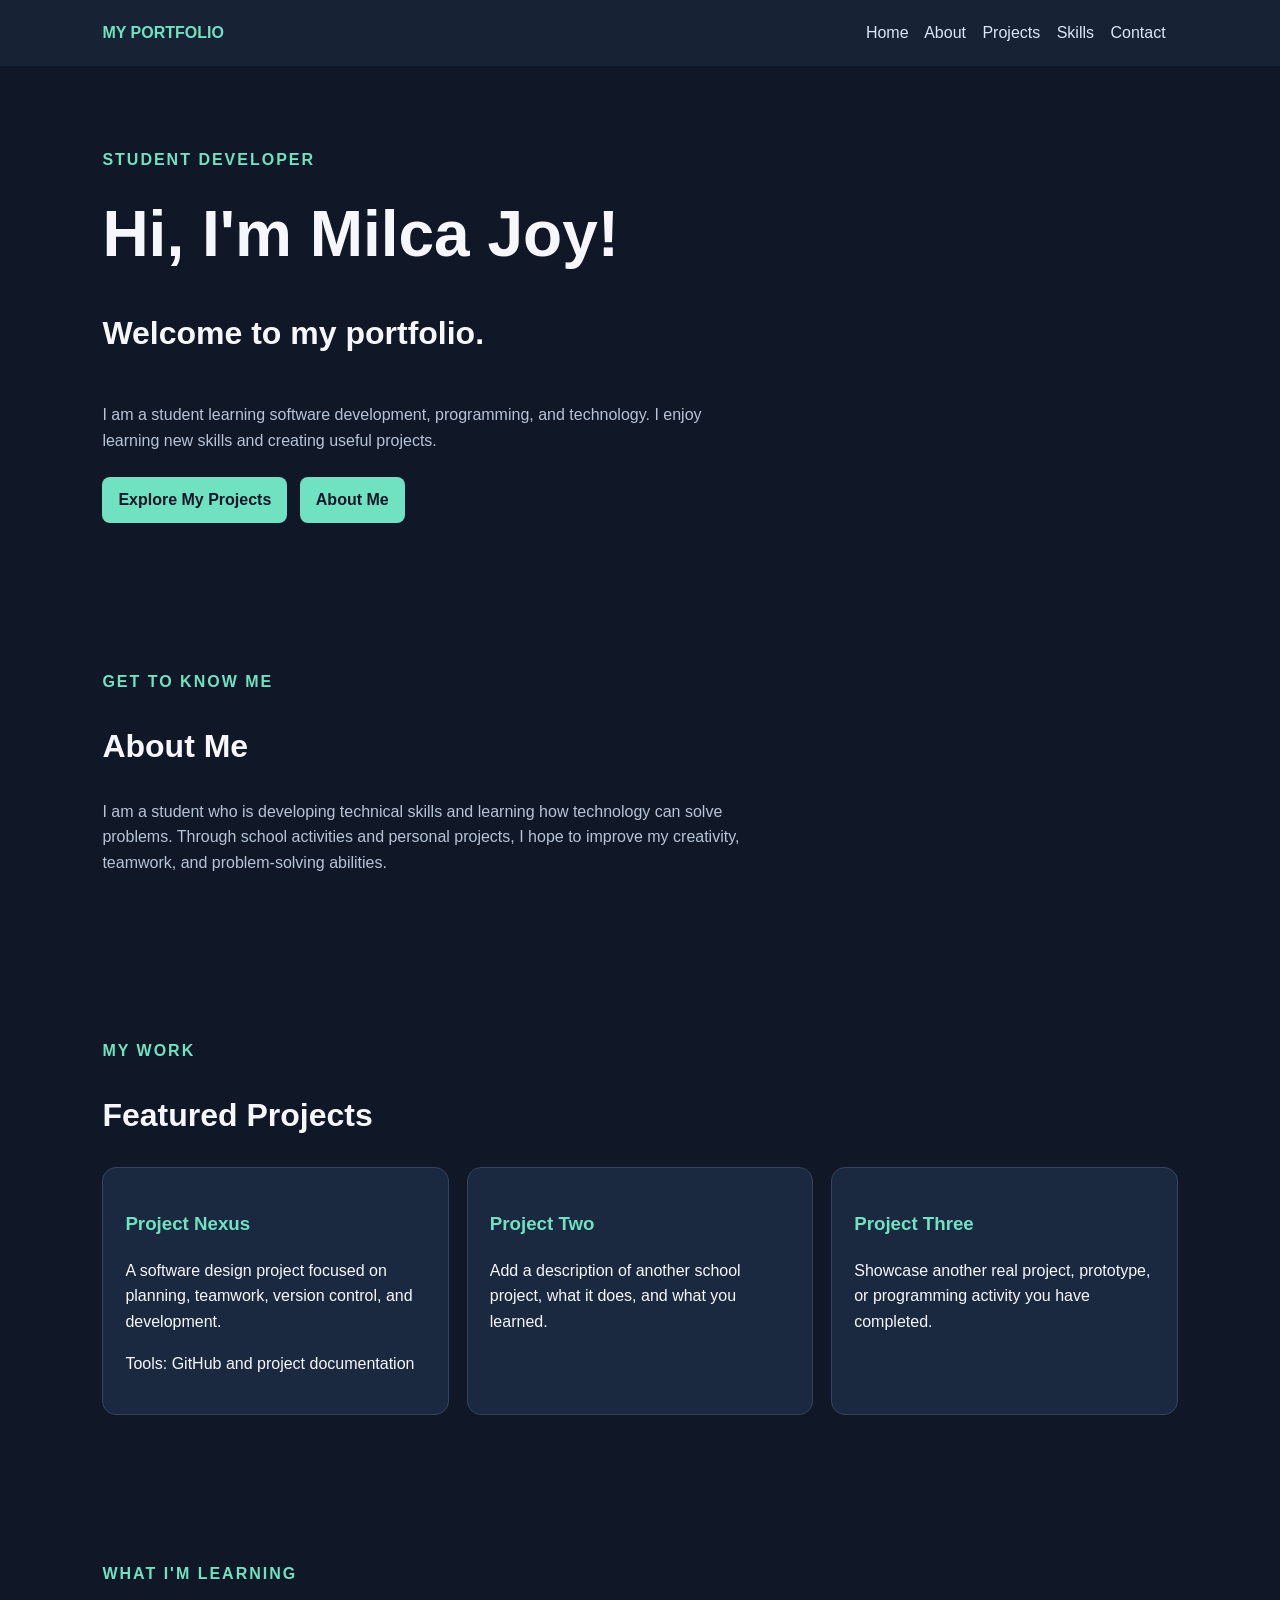
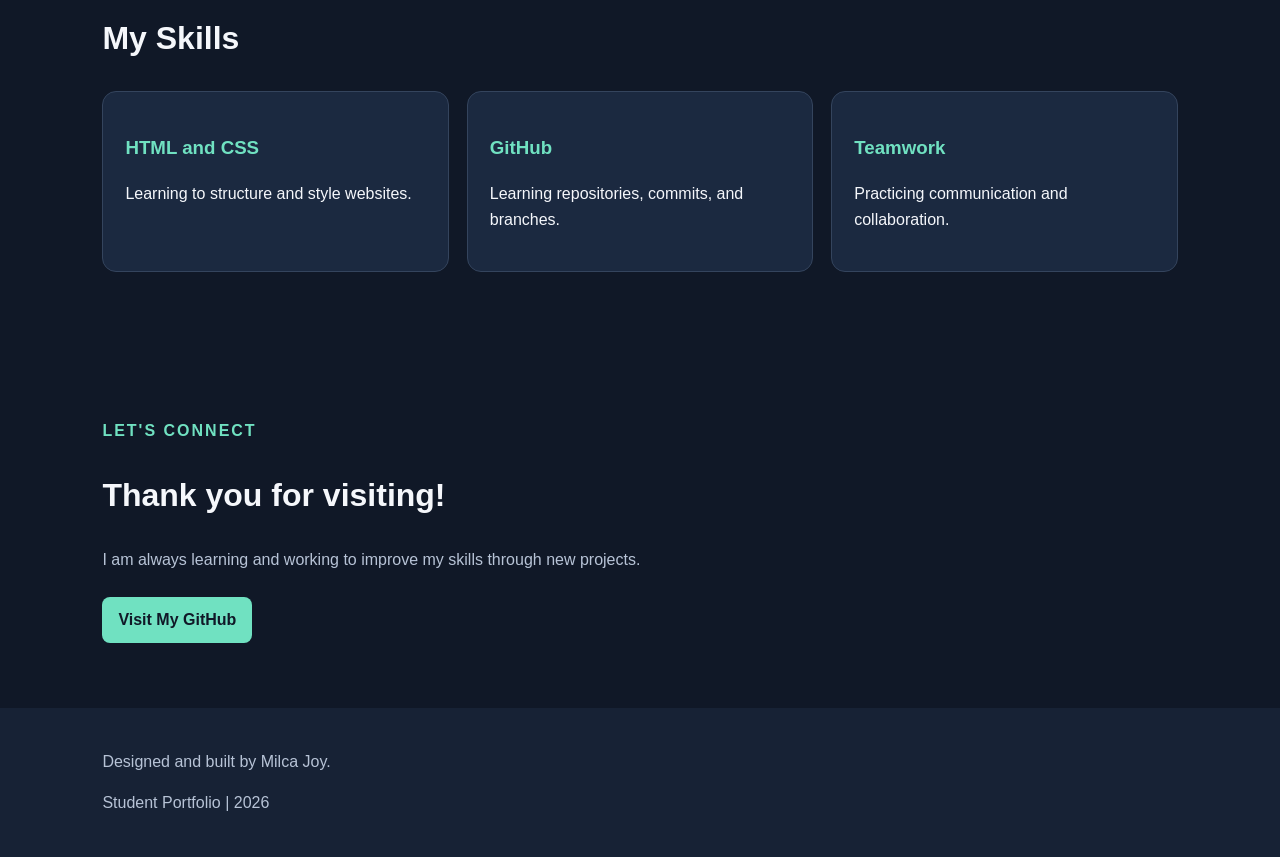
==== inndex.html @ 2a1c4075 "INCABELLS SI JILL AY CUTIEBELLS SUPER DUPER XD" ====
<!DOCTYPE html>
<html lang="en">
<head>
  <meta charset="UTF-8">
  <meta name="viewport" content="width=device-width, initial-scale=1.0">
  <title>My Portfolio</title>
  <style>
    * {
      box-sizing: border-box;
      scroll-behavior: smooth;
    }

    body {
      margin: 0;
      font-family: Arial, sans-serif;
      background: #101827;
      color: #f5f7fb;
      line-height: 1.6;
    }

    nav {
      display: flex;
      justify-content: space-between;
      align-items: center;
      flex-wrap: wrap;
      gap: 12px;
      padding: 20px 8%;
      background: #172235;
    }

    nav a {
      color: #dce6f5;
      text-decoration: none;
      margin-right: 12px;
    }

    .logo {
      font-weight: bold;
      color: #70e1c1;
    }

    section {
      padding: 65px 8%;
    }

    .hero {
      min-height: 340px;
      display: flex;
      flex-direction: column;
      justify-content: center;
    }

    .tag {
      color: #70e1c1;
      font-weight: bold;
      letter-spacing: 2px;
    }

    h1 {
      font-size: clamp(2.5rem, 7vw, 4rem);
      margin: 10px 0;
      line-height: 1.15;
    }

    h2 {
      font-size: 2rem;
    }

    .muted {
      color: #b7c3d6;
      max-width: 650px;
    }

    .button {
      display: inline-block;
      background: #70e1c1;
      color: #101827;
      padding: 10px 16px;
      border-radius: 8px;
      text-decoration: none;
      font-weight: bold;
      margin: 8px 8px 0 0;
    }

    .cards {
      display: grid;
      grid-template-columns:
        repeat(auto-fit, minmax(220px, 1fr));
      gap: 18px;
    }

    .card {
      background: #1b2940;
      padding: 22px;
      border: 1px solid #34445d;
      border-radius: 14px;
    }

    .card h3 {
      color: #70e1c1;
    }

    footer {
      padding: 25px 8%;
      background: #172235;
      color: #b7c3d6;
    }
  </style>
</head>
<body>

  <nav>
    <div class="logo">MY PORTFOLIO</div>
    <div>
      <a href="#home">Home</a>
      <a href="#about">About</a>
      <a href="#projects">Projects</a>
      <a href="#skills">Skills</a>
      <a href="#contact">Contact</a>
    </div>
  </nav>

  <section class="hero" id="home">
    <p class="tag">STUDENT DEVELOPER</p>
    <h1>Hi, I'm Milca Joy!</h1>
    <h2>Welcome to my portfolio.</h2>
    <p class="muted">
      I am a student learning software development,
      programming, and technology. I enjoy learning
      new skills and creating useful projects.
    </p>
    <div>
      <a class="button" href="#projects">Explore My Projects</a>
      <a class="button" href="#about">About Me</a>
    </div>
  </section>

  <section id="about">
    <p class="tag">GET TO KNOW ME</p>
    <h2>About Me</h2>
    <p class="muted">
      I am a student who is developing technical skills
      and learning how technology can solve problems.
      Through school activities and personal projects,
      I hope to improve my creativity, teamwork,
      and problem-solving abilities.
    </p>
  </section>

  <section id="projects">
    <p class="tag">MY WORK</p>
    <h2>Featured Projects</h2>
    <div class="cards">
      <div class="card">
        <h3>Project Nexus</h3>
        <p>
          A software design project focused on planning,
          teamwork, version control, and development.
        </p>
        <p>Tools: GitHub and project documentation</p>
      </div>
      <div class="card">
        <h3>Project Two</h3>
        <p>
          Add a description of another school project,
          what it does, and what you learned.
        </p>
      </div>
      <div class="card">
        <h3>Project Three</h3>
        <p>
          Showcase another real project, prototype,
          or programming activity you have completed.
        </p>
      </div>
    </div>
  </section>

  <section id="skills">
    <p class="tag">WHAT I'M LEARNING</p>
    <h2>My Skills</h2>
    <div class="cards">
      <div class="card">
        <h3>HTML and CSS</h3>
        <p>Learning to structure and style websites.</p>
      </div>
      <div class="card">
        <h3>GitHub</h3>
        <p>Learning repositories, commits, and branches.</p>
      </div>
      <div class="card">
        <h3>Teamwork</h3>
        <p>Practicing communication and collaboration.</p>
      </div>
    </div>
  </section>

  <section id="contact">
    <p class="tag">LET'S CONNECT</p>
    <h2>Thank you for visiting!</h2>
    <p class="muted">
      I am always learning and working to improve
      my skills through new projects.
    </p>
    <a class="button"
       href="https://github.com/Beruniomj">
      Visit My GitHub
    </a>
  </section>

  <footer>
    <p>Designed and built by Milca Joy.</p>
    <p>Student Portfolio | 2026</p>
  </footer>

</body>
</html>
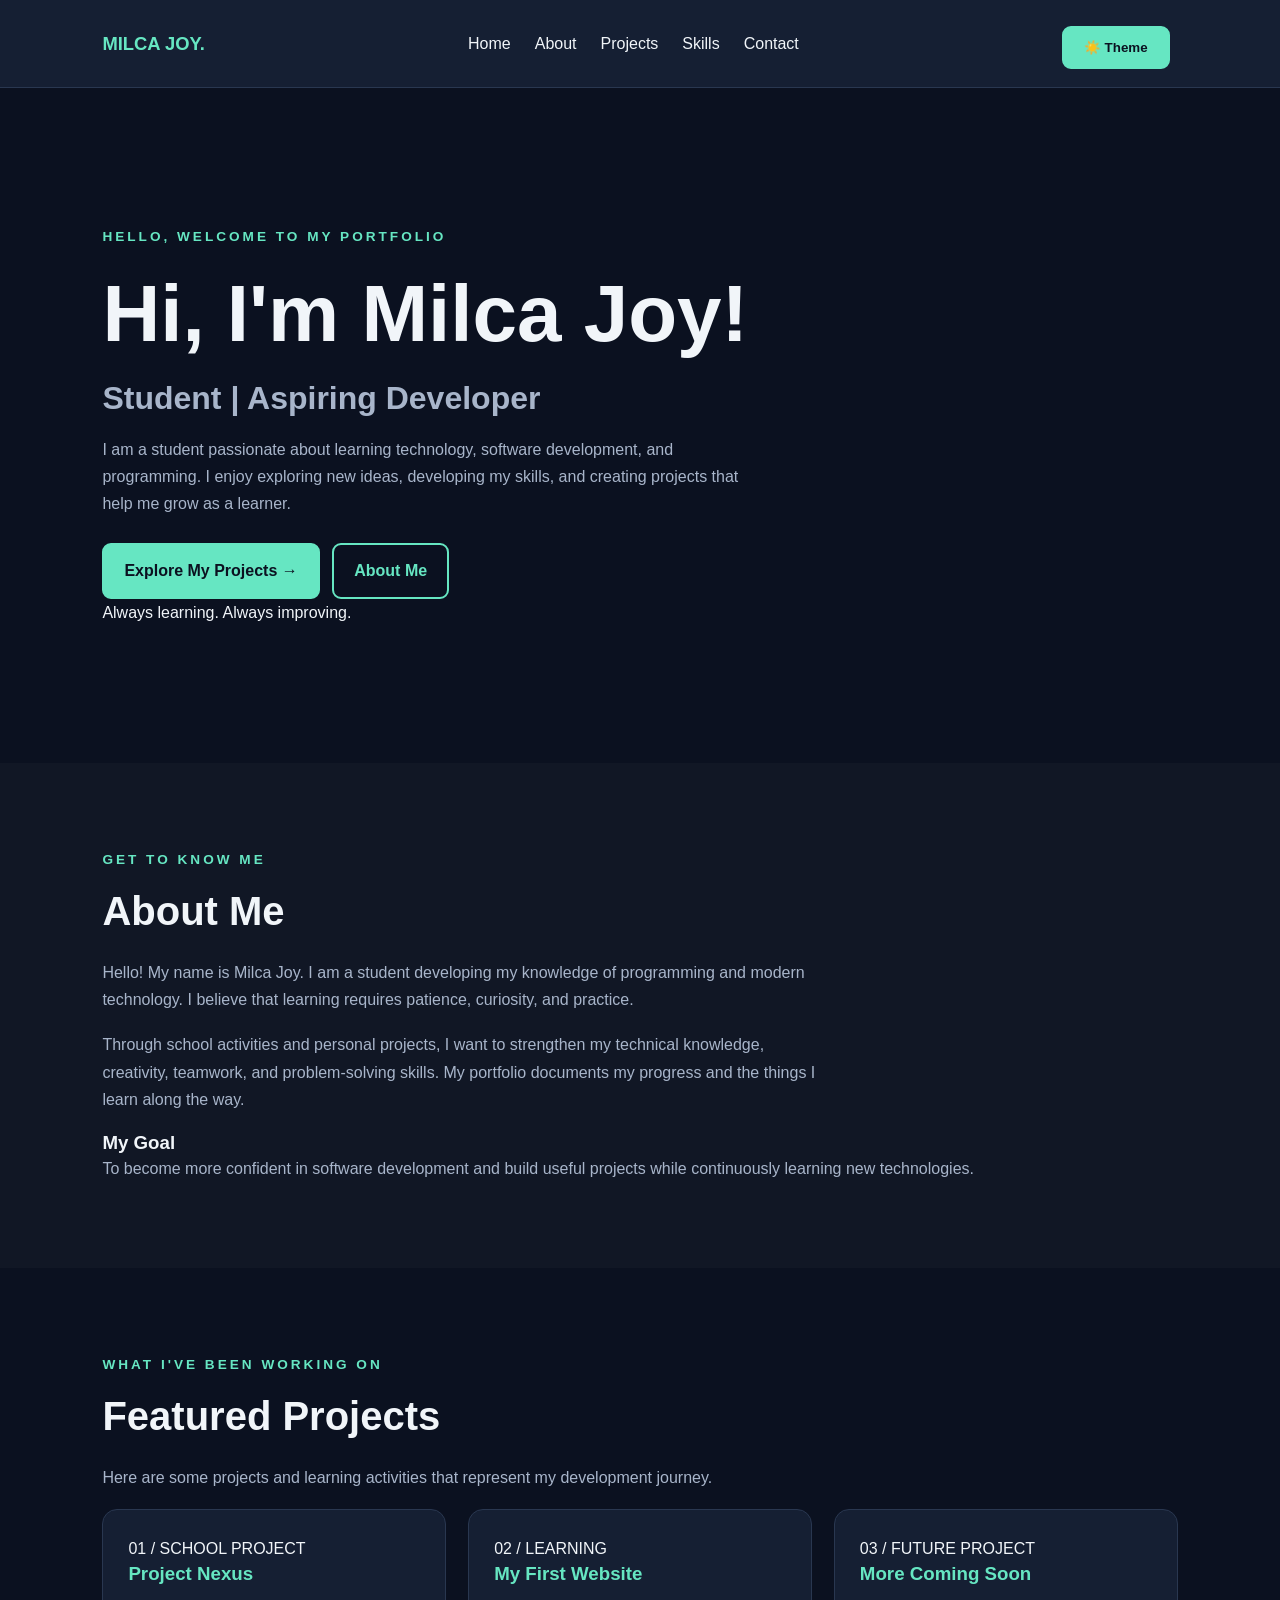
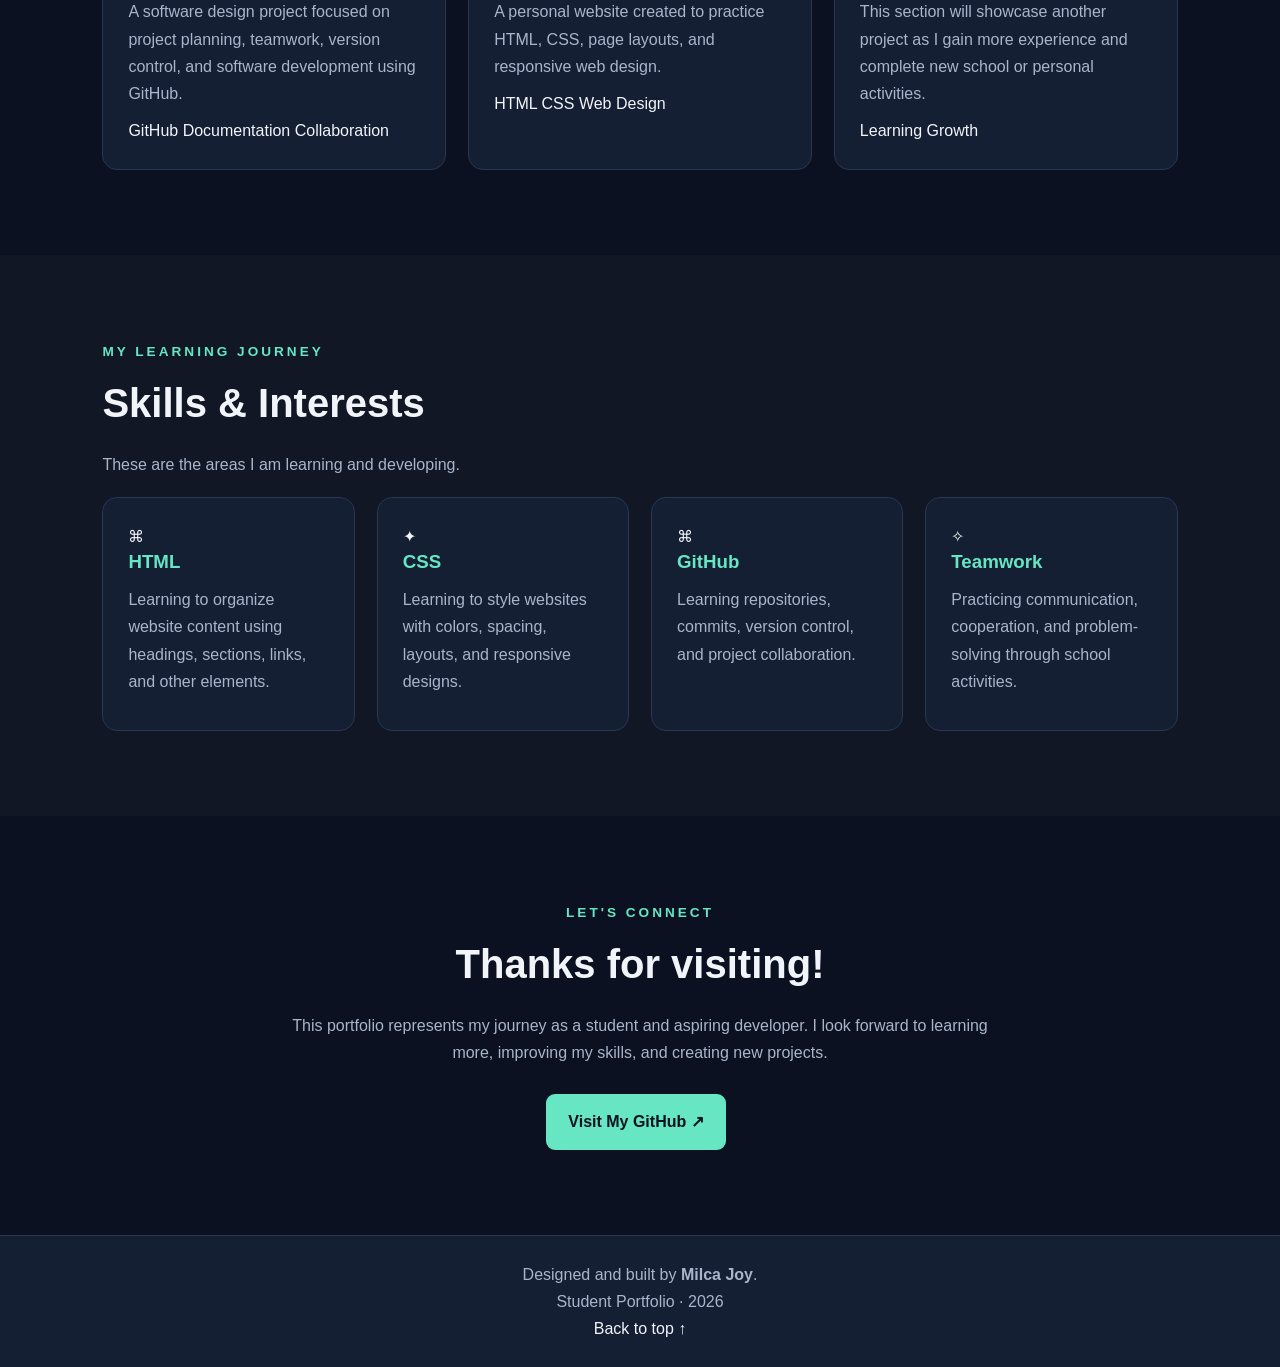
==== commit 354ec504: "index.html" ====
--- a/inndex.html
+++ b/inndex.html
@@ -4,215 +4,262 @@
 <head>
   <meta charset="UTF-8">
   <meta name="viewport" content="width=device-width, initial-scale=1.0">
-  <title>My Portfolio</title>
-  <style>
-    * {
-      box-sizing: border-box;
-      scroll-behavior: smooth;
-    }
-
-    body {
-      margin: 0;
-      font-family: Arial, sans-serif;
-      background: #101827;
-      color: #f5f7fb;
-      line-height: 1.6;
-    }
-
-    nav {
-      display: flex;
-      justify-content: space-between;
-      align-items: center;
-      flex-wrap: wrap;
-      gap: 12px;
-      padding: 20px 8%;
-      background: #172235;
-    }
-
-    nav a {
-      color: #dce6f5;
-      text-decoration: none;
-      margin-right: 12px;
-    }
-
-    .logo {
-      font-weight: bold;
-      color: #70e1c1;
-    }
-
-    section {
-      padding: 65px 8%;
-    }
-
-    .hero {
-      min-height: 340px;
-      display: flex;
-      flex-direction: column;
-      justify-content: center;
-    }
-
-    .tag {
-      color: #70e1c1;
-      font-weight: bold;
-      letter-spacing: 2px;
-    }
-
-    h1 {
-      font-size: clamp(2.5rem, 7vw, 4rem);
-      margin: 10px 0;
-      line-height: 1.15;
-    }
-
-    h2 {
-      font-size: 2rem;
-    }
-
-    .muted {
-      color: #b7c3d6;
-      max-width: 650px;
-    }
-
-    .button {
-      display: inline-block;
-      background: #70e1c1;
-      color: #101827;
-      padding: 10px 16px;
-      border-radius: 8px;
-      text-decoration: none;
-      font-weight: bold;
-      margin: 8px 8px 0 0;
-    }
-
-    .cards {
-      display: grid;
-      grid-template-columns:
-        repeat(auto-fit, minmax(220px, 1fr));
-      gap: 18px;
-    }
-
-    .card {
-      background: #1b2940;
-      padding: 22px;
-      border: 1px solid #34445d;
-      border-radius: 14px;
-    }
-
-    .card h3 {
-      color: #70e1c1;
-    }
-
-    footer {
-      padding: 25px 8%;
-      background: #172235;
-      color: #b7c3d6;
-    }
-  </style>
+
+  <title>Milca Joy | My Portfolio</title>
+  <meta name="description"
+        content="Milca Joy's student portfolio featuring projects, skills, and software development journey.">
+
+  <!-- Connect external CSS -->
+  <link rel="stylesheet" href="style.css">
 </head>
+
 <body>
 
+  <!-- NAVIGATION -->
   <nav>
-    <div class="logo">MY PORTFOLIO</div>
-    <div>
+    <a class="logo" href="#home">MILCA JOY.</a>
+
+    <button
+      class="menu-toggle"
+      id="menu-toggle"
+      aria-expanded="false"
+      aria-controls="nav-links"
+      aria-label="Toggle navigation"
+      type="button">
+      ☰ Menu
+    </button>
+
+    <div class="nav-links" id="nav-links">
       <a href="#home">Home</a>
       <a href="#about">About</a>
       <a href="#projects">Projects</a>
       <a href="#skills">Skills</a>
       <a href="#contact">Contact</a>
     </div>
+
+    <button class="button" id="theme-toggle" type="button">
+      ☀️ Theme
+    </button>
   </nav>
 
+  <!-- HOME / HERO -->
   <section class="hero" id="home">
-    <p class="tag">STUDENT DEVELOPER</p>
-    <h1>Hi, I'm Milca Joy!</h1>
-    <h2>Welcome to my portfolio.</h2>
-    <p class="muted">
-      I am a student learning software development,
-      programming, and technology. I enjoy learning
-      new skills and creating useful projects.
-    </p>
-    <div>
-      <a class="button" href="#projects">Explore My Projects</a>
-      <a class="button" href="#about">About Me</a>
-    </div>
-  </section>
-
+    <p class="tag">HELLO, WELCOME TO MY PORTFOLIO</p>
+
+    <h1>Hi, I'm <span>Milca Joy!</span></h1>
+
+    <h2>Student | Aspiring Developer</h2>
+
+    <p class="muted">
+      I am a student passionate about learning technology,
+      software development, and programming. I enjoy
+      exploring new ideas, developing my skills, and
+      creating projects that help me grow as a learner.
+    </p>
+
+    <div class="hero-buttons">
+      <a class="button" href="#projects">
+        Explore My Projects →
+      </a>
+
+      <a class="button secondary" href="#about">
+        About Me
+      </a>
+    </div>
+
+    <div class="hero-note">
+      <span class="status-dot"></span>
+      Always learning. Always improving.
+    </div>
+  </section>
+
+  <!-- ABOUT ME -->
   <section id="about">
     <p class="tag">GET TO KNOW ME</p>
+
     <h2>About Me</h2>
-    <p class="muted">
-      I am a student who is developing technical skills
-      and learning how technology can solve problems.
+
+    <p class="muted">
+      Hello! My name is Milca Joy. I am a student
+      developing my knowledge of programming and
+      modern technology. I believe that learning
+      requires patience, curiosity, and practice.
+    </p>
+
+    <p class="muted">
       Through school activities and personal projects,
-      I hope to improve my creativity, teamwork,
-      and problem-solving abilities.
-    </p>
-  </section>
-
+      I want to strengthen my technical knowledge,
+      creativity, teamwork, and problem-solving skills.
+      My portfolio documents my progress and the things
+      I learn along the way.
+    </p>
+
+    <div class="about-highlight">
+      <h3>My Goal</h3>
+      <p>
+        To become more confident in software development
+        and build useful projects while continuously
+        learning new technologies.
+      </p>
+    </div>
+  </section>
+
+  <!-- PROJECTS -->
   <section id="projects">
-    <p class="tag">MY WORK</p>
+    <p class="tag">WHAT I'VE BEEN WORKING ON</p>
+
     <h2>Featured Projects</h2>
+
+    <p class="muted">
+      Here are some projects and learning activities
+      that represent my development journey.
+    </p>
+
     <div class="cards">
-      <div class="card">
+
+      <article class="card">
+        <div class="project-number">01 / SCHOOL PROJECT</div>
+
         <h3>Project Nexus</h3>
-        <p>
-          A software design project focused on planning,
-          teamwork, version control, and development.
-        </p>
-        <p>Tools: GitHub and project documentation</p>
-      </div>
-      <div class="card">
-        <h3>Project Two</h3>
-        <p>
-          Add a description of another school project,
-          what it does, and what you learned.
-        </p>
-      </div>
-      <div class="card">
-        <h3>Project Three</h3>
-        <p>
-          Showcase another real project, prototype,
-          or programming activity you have completed.
-        </p>
-      </div>
-    </div>
-  </section>
-
+
+        <p>
+          A software design project focused on project
+          planning, teamwork, version control, and
+          software development using GitHub.
+        </p>
+
+        <div class="project-tags">
+          <span>GitHub</span>
+          <span>Documentation</span>
+          <span>Collaboration</span>
+        </div>
+      </article>
+
+      <article class="card">
+        <div class="project-number">02 / LEARNING</div>
+
+        <h3>My First Website</h3>
+
+        <p>
+          A personal website created to practice HTML,
+          CSS, page layouts, and responsive web design.
+        </p>
+
+        <div class="project-tags">
+          <span>HTML</span>
+          <span>CSS</span>
+          <span>Web Design</span>
+        </div>
+      </article>
+
+      <article class="card">
+        <div class="project-number">03 / FUTURE PROJECT</div>
+
+        <h3>More Coming Soon</h3>
+
+        <p>
+          This section will showcase another project
+          as I gain more experience and complete new
+          school or personal activities.
+        </p>
+
+        <div class="project-tags">
+          <span>Learning</span>
+          <span>Growth</span>
+        </div>
+      </article>
+
+    </div>
+  </section>
+
+  <!-- SKILLS -->
   <section id="skills">
-    <p class="tag">WHAT I'M LEARNING</p>
-    <h2>My Skills</h2>
+    <p class="tag">MY LEARNING JOURNEY</p>
+
+    <h2>Skills & Interests</h2>
+
+    <p class="muted">
+      These are the areas I am learning and developing.
+    </p>
+
     <div class="cards">
-      <div class="card">
-        <h3>HTML and CSS</h3>
-        <p>Learning to structure and style websites.</p>
-      </div>
-      <div class="card">
+
+      <article class="card">
+        <div class="skill-icon">⌘</div>
+        <h3>HTML</h3>
+        <p>
+          Learning to organize website content using
+          headings, sections, links, and other elements.
+        </p>
+      </article>
+
+      <article class="card">
+        <div class="skill-icon">✦</div>
+        <h3>CSS</h3>
+        <p>
+          Learning to style websites with colors,
+          spacing, layouts, and responsive designs.
+        </p>
+      </article>
+
+      <article class="card">
+        <div class="skill-icon">⌘</div>
         <h3>GitHub</h3>
-        <p>Learning repositories, commits, and branches.</p>
-      </div>
-      <div class="card">
+        <p>
+          Learning repositories, commits, version
+          control, and project collaboration.
+        </p>
+      </article>
+
+      <article class="card">
+        <div class="skill-icon">✧</div>
         <h3>Teamwork</h3>
-        <p>Practicing communication and collaboration.</p>
-      </div>
-    </div>
-  </section>
-
+        <p>
+          Practicing communication, cooperation,
+          and problem-solving through school activities.
+        </p>
+      </article>
+
+    </div>
+  </section>
+
+  <!-- CONTACT -->
   <section id="contact">
     <p class="tag">LET'S CONNECT</p>
-    <h2>Thank you for visiting!</h2>
-    <p class="muted">
-      I am always learning and working to improve
-      my skills through new projects.
-    </p>
-    <a class="button"
-       href="https://github.com/Beruniomj">
-      Visit My GitHub
+
+    <h2>Thanks for visiting!</h2>
+
+    <p class="muted">
+      This portfolio represents my journey as a student
+      and aspiring developer. I look forward to learning
+      more, improving my skills, and creating new projects.
+    </p>
+
+    <a
+      class="button"
+      href="https://github.com/Beruniomj"
+      target="_blank"
+      rel="noopener noreferrer">
+      Visit My GitHub ↗
     </a>
   </section>
 
+  <!-- FOOTER -->
   <footer>
-    <p>Designed and built by Milca Joy.</p>
-    <p>Student Portfolio | 2026</p>
+    <p>
+      Designed and built by <strong>Milca Joy</strong>.
+    </p>
+
+    <p>
+      Student Portfolio ·
+      <span id="current-year">2026</span>
+    </p>
+
+    <a href="#home">Back to top ↑</a>
   </footer>
+
+  <!-- Connect JavaScript -->
+  <script src="script.js"></script>
 
 </body>
 </html>
--- a/style.css
+++ b/style.css
@@ -0,0 +1,288 @@
+
+/* ===== GENERAL STYLES ===== */
+* {
+  margin: 0;
+  padding: 0;
+  box-sizing: border-box;
+  scroll-behavior: smooth;
+}
+
+:root {
+  --bg: #0b1120;
+  --surface: #151f33;
+  --text: #f1f5f9;
+  --muted: #a8b5ca;
+  --accent: #66e6c2;
+  --border: #293750;
+}
+
+body {
+  font-family: Arial, sans-serif;
+  background: var(--bg);
+  color: var(--text);
+  line-height: 1.7;
+  transition: background 0.3s, color 0.3s;
+}
+
+a {
+  color: inherit;
+  text-decoration: none;
+}
+
+.container {
+  width: min(1100px, 90%);
+  margin: auto;
+}
+
+section {
+  padding: 85px 8%;
+  scroll-margin-top: 80px;
+}
+
+h1, h2, h3 {
+  line-height: 1.3;
+}
+
+h2 {
+  font-size: clamp(1.8rem, 4vw, 2.5rem);
+  margin-bottom: 22px;
+}
+
+p {
+  color: var(--muted);
+}
+
+/* ===== NAVIGATION ===== */
+nav {
+  position: sticky;
+  top: 0;
+  z-index: 1000;
+  display: flex;
+  justify-content: space-between;
+  align-items: center;
+  gap: 20px;
+  padding: 18px 8%;
+  background: var(--surface);
+  border-bottom: 1px solid var(--border);
+}
+
+.logo {
+  color: var(--accent);
+  font-size: 1.15rem;
+  font-weight: bold;
+}
+
+.nav-links {
+  display: flex;
+  align-items: center;
+  gap: 24px;
+}
+
+.nav-links a {
+  transition: color 0.2s;
+}
+
+.nav-links a:hover {
+  color: var(--accent);
+}
+
+.menu-toggle {
+  display: none;
+  border: 1px solid var(--border);
+  background: transparent;
+  color: var(--text);
+  padding: 8px 12px;
+  border-radius: 8px;
+  cursor: pointer;
+}
+
+/* ===== HERO SECTION ===== */
+.hero {
+  min-height: 75vh;
+  display: flex;
+  flex-direction: column;
+  justify-content: center;
+  align-items: flex-start;
+}
+
+.tag {
+  color: var(--accent);
+  letter-spacing: 3px;
+  font-size: 0.85rem;
+  font-weight: bold;
+  margin-bottom: 14px;
+}
+
+.hero h1 {
+  font-size: clamp(2.8rem, 7vw, 5rem);
+  margin-bottom: 12px;
+}
+
+.hero h2 {
+  color: var(--muted);
+  font-size: clamp(1.3rem, 3vw, 2rem);
+  margin-bottom: 16px;
+}
+
+.hero .muted {
+  max-width: 650px;
+}
+
+.muted {
+  max-width: 720px;
+  margin-bottom: 18px;
+}
+
+/* ===== BUTTONS ===== */
+.button {
+  display: inline-block;
+  background: var(--accent);
+  color: #0b1120;
+  padding: 12px 20px;
+  border: 2px solid var(--accent);
+  border-radius: 9px;
+  font-weight: bold;
+  margin: 8px 8px 0 0;
+  cursor: pointer;
+  transition: transform 0.2s, opacity 0.2s;
+}
+
+.button:hover {
+  transform: translateY(-3px);
+  opacity: 0.9;
+}
+
+.button.secondary {
+  background: transparent;
+  color: var(--accent);
+}
+
+/* ===== PROJECTS AND SKILLS ===== */
+.cards {
+  display: grid;
+  grid-template-columns: repeat(auto-fit, minmax(230px, 1fr));
+  gap: 22px;
+}
+
+.card {
+  padding: 25px;
+  background: var(--surface);
+  border: 1px solid var(--border);
+  border-radius: 15px;
+  transition: transform 0.25s, border-color 0.25s;
+}
+
+.card:hover {
+  transform: translateY(-5px);
+  border-color: var(--accent);
+}
+
+.card h3 {
+  color: var(--accent);
+  margin-bottom: 12px;
+}
+
+.card p {
+  margin-bottom: 10px;
+}
+
+/* ===== ABOUT AND CONTACT ===== */
+#about, #skills {
+  background: rgba(255, 255, 255, 0.025);
+}
+
+#contact {
+  text-align: center;
+}
+
+#contact .muted {
+  margin: 0 auto 20px;
+}
+
+/* ===== REVEAL ANIMATION ===== */
+.reveal {
+  opacity: 0;
+  transform: translateY(20px);
+  transition: opacity 0.7s ease, transform 0.7s ease;
+}
+
+.reveal.visible {
+  opacity: 1;
+  transform: translateY(0);
+}
+
+/* ===== LIGHT THEME ===== */
+body.light-theme {
+  --bg: #f4f7fb;
+  --surface: #ffffff;
+  --text: #172033;
+  --muted: #526078;
+  --accent: #087f68;
+  --border: #d9e1ec;
+}
+
+body.light-theme .button {
+  color: white;
+}
+
+body.light-theme .button.secondary {
+  color: var(--accent);
+}
+
+/* ===== FOOTER ===== */
+footer {
+  padding: 25px 8%;
+  text-align: center;
+  background: var(--surface);
+  border-top: 1px solid var(--border);
+}
+
+/* ===== MOBILE RESPONSIVENESS ===== */
+@media (max-width: 700px) {
+  nav {
+    flex-wrap: wrap;
+  }
+
+  .menu-toggle {
+    display: inline-block;
+  }
+
+  .nav-links {
+    display: none;
+    flex-direction: column;
+    align-items: flex-start;
+    width: 100%;
+    gap: 15px;
+    padding: 15px 0;
+  }
+
+  .nav-links.open {
+    display: flex;
+  }
+
+  section {
+    padding: 60px 6%;
+  }
+
+  .hero {
+    min-height: 65vh;
+  }
+
+  .cards {
+    grid-template-columns: 1fr;
+  }
+}
+
+/* Respect reduced-motion preferences */
+@media (prefers-reduced-motion: reduce) {
+  *, *::before, *::after {
+    scroll-behavior: auto !important;
+    animation: none !important;
+    transition: none !important;
+  }
+
+  .reveal {
+    opacity: 1;
+    transform: none;
+  }
+}
